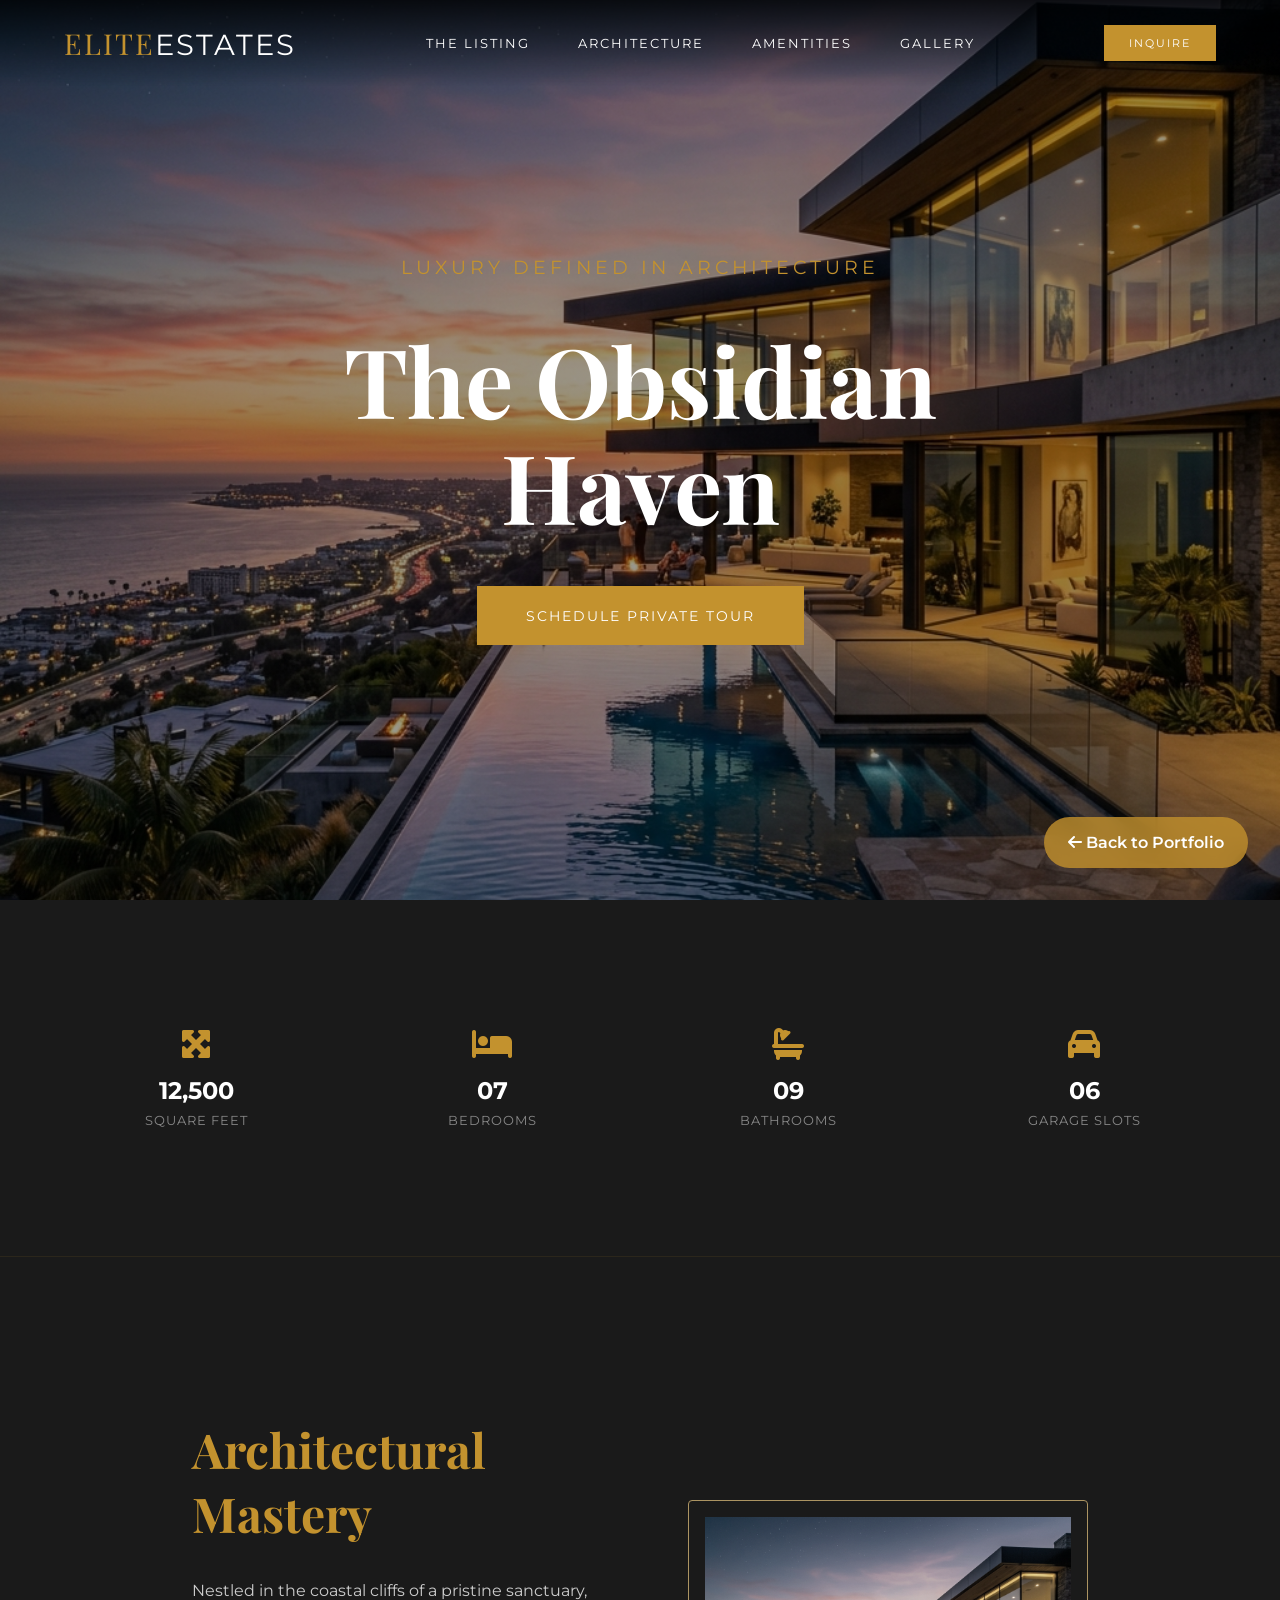
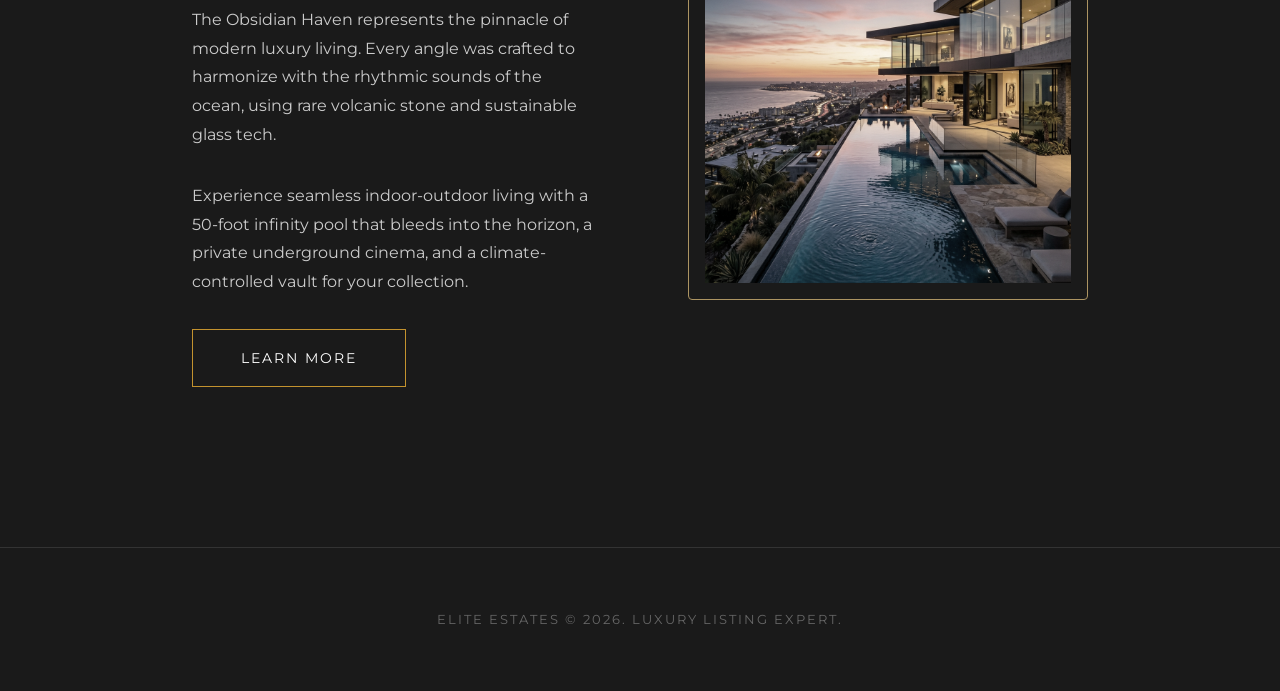
==== real-estate.html @ ca0b48f0 "Initialize Professional Portfolio for Chamroeun Saran: Developer, Teacher, IT specialist" ====
<!DOCTYPE html>
<html lang="en">
<head>
  <meta charset="UTF-8">
  <meta name="viewport" content="width=device-width, initial-scale=1.0">
  <title>The Obsidian Haven | Luxury Real Estate Listing</title>
  <link href="https://fonts.googleapis.com/css2?family=Playfair+Display:ital,wght@0,400;0,700;1,400&family=Montserrat:wght@300;400;500;600&display=swap" rel="stylesheet">
  <link rel="stylesheet" href="https://cdnjs.cloudflare.com/ajax/libs/font-awesome/6.4.0/css/all.min.css">
  <style>
    :root {
      --gold: #c3922e;
      --gold-light: #e6b84a;
      --dark-slate: #1a1a1a;
      --charcoal: #333333;
      --white: #ffffff;
      --transition: all 0.5s ease;
    }

    * {
      margin: 0;
      padding: 0;
      box-sizing: border-box;
      font-family: 'Montserrat', sans-serif;
    }

    body {
      background-color: var(--dark-slate);
      color: var(--white);
      overflow-x: hidden;
    }

    h1, h2, h3 {
      font-family: 'Playfair Display', serif;
    }

    /* Navbar */
    nav {
      position: fixed;
      top: 0;
      width: 100%;
      padding: 1.5rem 4rem;
      z-index: 1000;
      display: flex;
      justify-content: space-between;
      align-items: center;
      transition: var(--transition);
      background: linear-gradient(to bottom, rgba(0,0,0,0.8), transparent);
    }

    nav.scrolled {
      background: rgba(26, 26, 26, 0.95);
      padding: 1rem 4rem;
      border-bottom: 1px solid rgba(195, 146, 46, 0.2);
    }

    .logo {
      font-family: 'Playfair Display', serif;
      font-size: 1.8rem;
      color: var(--gold);
      text-decoration: none;
      letter-spacing: 2px;
    }

    .nav-links {
      display: flex;
      gap: 3rem;
    }

    .nav-links a {
      text-decoration: none;
      color: var(--white);
      font-size: 0.8rem;
      letter-spacing: 2px;
      text-transform: uppercase;
      transition: var(--transition);
    }

    .nav-links a:hover {
      color: var(--gold);
    }

    /* Hero Styling with Parallax */
    .hero {
      height: 100vh;
      width: 100%;
      position: relative;
      overflow: hidden;
      display: flex;
      align-items: center;
      justify-content: center;
      text-align: center;
    }

    .hero-bg {
      position: absolute;
      top: 0;
      left: 0;
      width: 100%;
      height: 120%; /* For parallax */
      background: linear-gradient(rgba(0,0,0,0.4), rgba(0,0,0,0.4)), url('luxury_mansion_exterior_1775307359325.png');
      background-size: cover;
      background-position: center;
      z-index: -1;
      transform: translateY(0);
      transition: transform 0.1s linear;
    }

    .hero-content {
      max-width: 900px;
      padding: 0 2rem;
      opacity: 0;
      transform: translateY(30px);
      animation: fadeIn 1.5s forwards 0.5s;
    }

    @keyframes fadeIn {
        to { opacity: 1; transform: translateY(0); }
    }

    .hero h1 {
      font-size: clamp(3rem, 10vw, 6rem);
      margin-bottom: 1rem;
      line-height: 1.1;
    }

    .hero p {
      font-size: 1.2rem;
      letter-spacing: 4px;
      text-transform: uppercase;
      margin-bottom: 3rem;
      color: var(--gold);
    }

    .btn-gold {
      background: var(--gold);
      color: var(--white);
      padding: 1.2rem 3rem;
      text-decoration: none;
      font-size: 0.9rem;
      letter-spacing: 2px;
      text-transform: uppercase;
      border: 1px solid var(--gold);
      transition: var(--transition);
      display: inline-block;
    }

    .btn-gold:hover {
      background: transparent;
      color: var(--gold);
    }

    /* Details Grid */
    .details {
      padding: 8rem 4rem;
      display: grid;
      grid-template-columns: repeat(4, 1fr);
      gap: 2rem;
      background: var(--dark-slate);
      border-bottom: 1px solid rgba(195, 146, 46, 0.1);
    }

    .detail-item {
      text-align: center;
    }

    .detail-item i {
      font-size: 2rem;
      color: var(--gold);
      margin-bottom: 1rem;
    }

    .detail-item h4 {
      font-size: 1.5rem;
      margin-bottom: 0.5rem;
    }

    .detail-item p {
      font-size: 0.8rem;
      color: #888;
      text-transform: uppercase;
      letter-spacing: 1px;
    }

    /* Description Section */
    .description {
      padding: 10rem 15%;
      display: flex;
      gap: 6rem;
      align-items: center;
    }

    .desc-text {
      flex: 1;
    }

    .desc-text h2 {
      font-size: 3rem;
      margin-bottom: 2rem;
      color: var(--gold);
    }

    .desc-text p {
      line-height: 1.8;
      color: #ccc;
      margin-bottom: 2rem;
    }

    .back-to-portfolio {
      position: fixed;
      bottom: 2rem;
      right: 2rem;
      background: rgba(195, 146, 46, 0.8);
      color: white;
      padding: 1rem 1.5rem;
      border-radius: 99px;
      text-decoration: none;
      z-index: 2000;
      backdrop-filter: blur(10px);
      transition: var(--transition);
      font-weight: 600;
    }

    .back-to-portfolio:hover {
      background: var(--gold);
      transform: scale(1.1);
    }

    @media (max-width: 1024px) {
      .details { grid-template-columns: repeat(2, 1fr); }
      .description { flex-direction: column; padding: 5rem 5%; text-align: center; }
    }
  </style>
</head>
<body>

  <a href="index.html" class="back-to-portfolio"><i class="fas fa-arrow-left"></i> Back to Portfolio</a>

  <nav id="navbar">
    <a href="#" class="logo">ELITE<span style="color: var(--white);">ESTATES</span></a>
    <div class="nav-links">
      <a href="#">The Listing</a>
      <a href="#">Architecture</a>
      <a href="#">Amentities</a>
      <a href="#">Gallery</a>
    </div>
    <a href="#" class="btn-gold" style="padding: 0.6rem 1.5rem; font-size: 0.7rem;">Inquire</a>
  </nav>

  <section class="hero">
    <div class="hero-bg" id="hero-parallax"></div>
    <div class="hero-content">
      <p>Luxury defined in architecture</p>
      <h1>The Obsidian Haven</h1>
      <div style="margin-top: 3rem;">
        <a href="#" class="btn-gold">Schedule Private Tour</a>
      </div>
    </div>
  </section>

  <section class="details">
    <div class="detail-item">
      <i class="fas fa-expand-arrows-alt"></i>
      <h4>12,500</h4>
      <p>Square Feet</p>
    </div>
    <div class="detail-item">
      <i class="fas fa-bed"></i>
      <h4>07</h4>
      <p>Bedrooms</p>
    </div>
    <div class="detail-item">
      <i class="fas fa-bath"></i>
      <h4>09</h4>
      <p>Bathrooms</p>
    </div>
    <div class="detail-item">
      <i class="fas fa-car"></i>
      <h4>06</h4>
      <p>Garage Slots</p>
    </div>
  </section>

  <section class="description">
    <div class="desc-text">
      <h2>Architectural Mastery</h2>
      <p>Nestled in the coastal cliffs of a pristine sanctuary, The Obsidian Haven represents the pinnacle of modern luxury living. Every angle was crafted to harmonize with the rhythmic sounds of the ocean, using rare volcanic stone and sustainable glass tech.</p>
      <p>Experience seamless indoor-outdoor living with a 50-foot infinity pool that bleeds into the horizon, a private underground cinema, and a climate-controlled vault for your collection.</p>
      <a href="#" class="btn-gold" style="background: transparent;">Learn More</a>
    </div>
    <div style="flex:1;">
       <img src="luxury_mansion_exterior_1775307359325.png" alt="Mansion Detail" style="width:100%; border: 1px solid var(--gold); padding: 1rem; filter: grayscale(0.5); border-radius: 4px;">
    </div>
  </section>

  <footer style="padding: 4rem; text-align: center; border-top: 1px solid #333;">
     <p style="color: #666; font-size: 0.8rem; letter-spacing: 2px;">ELITE ESTATES &copy; 2026. LUXURY LISTING EXPERT.</p>
  </footer>

  <script>
    const navbar = document.getElementById('navbar');
    const heroBg = document.getElementById('hero-parallax');

    window.addEventListener('scroll', () => {
      // Navbar Scroll
      if (window.scrollY > 100) {
        navbar.classList.add('scrolled');
      } else {
        navbar.classList.remove('scrolled');
      }

      // Parallax Effect
      let scrollPos = window.scrollY;
      heroBg.style.transform = `translateY(${scrollPos * 0.4}px)`;
    });
  </script>
</body>
</html>
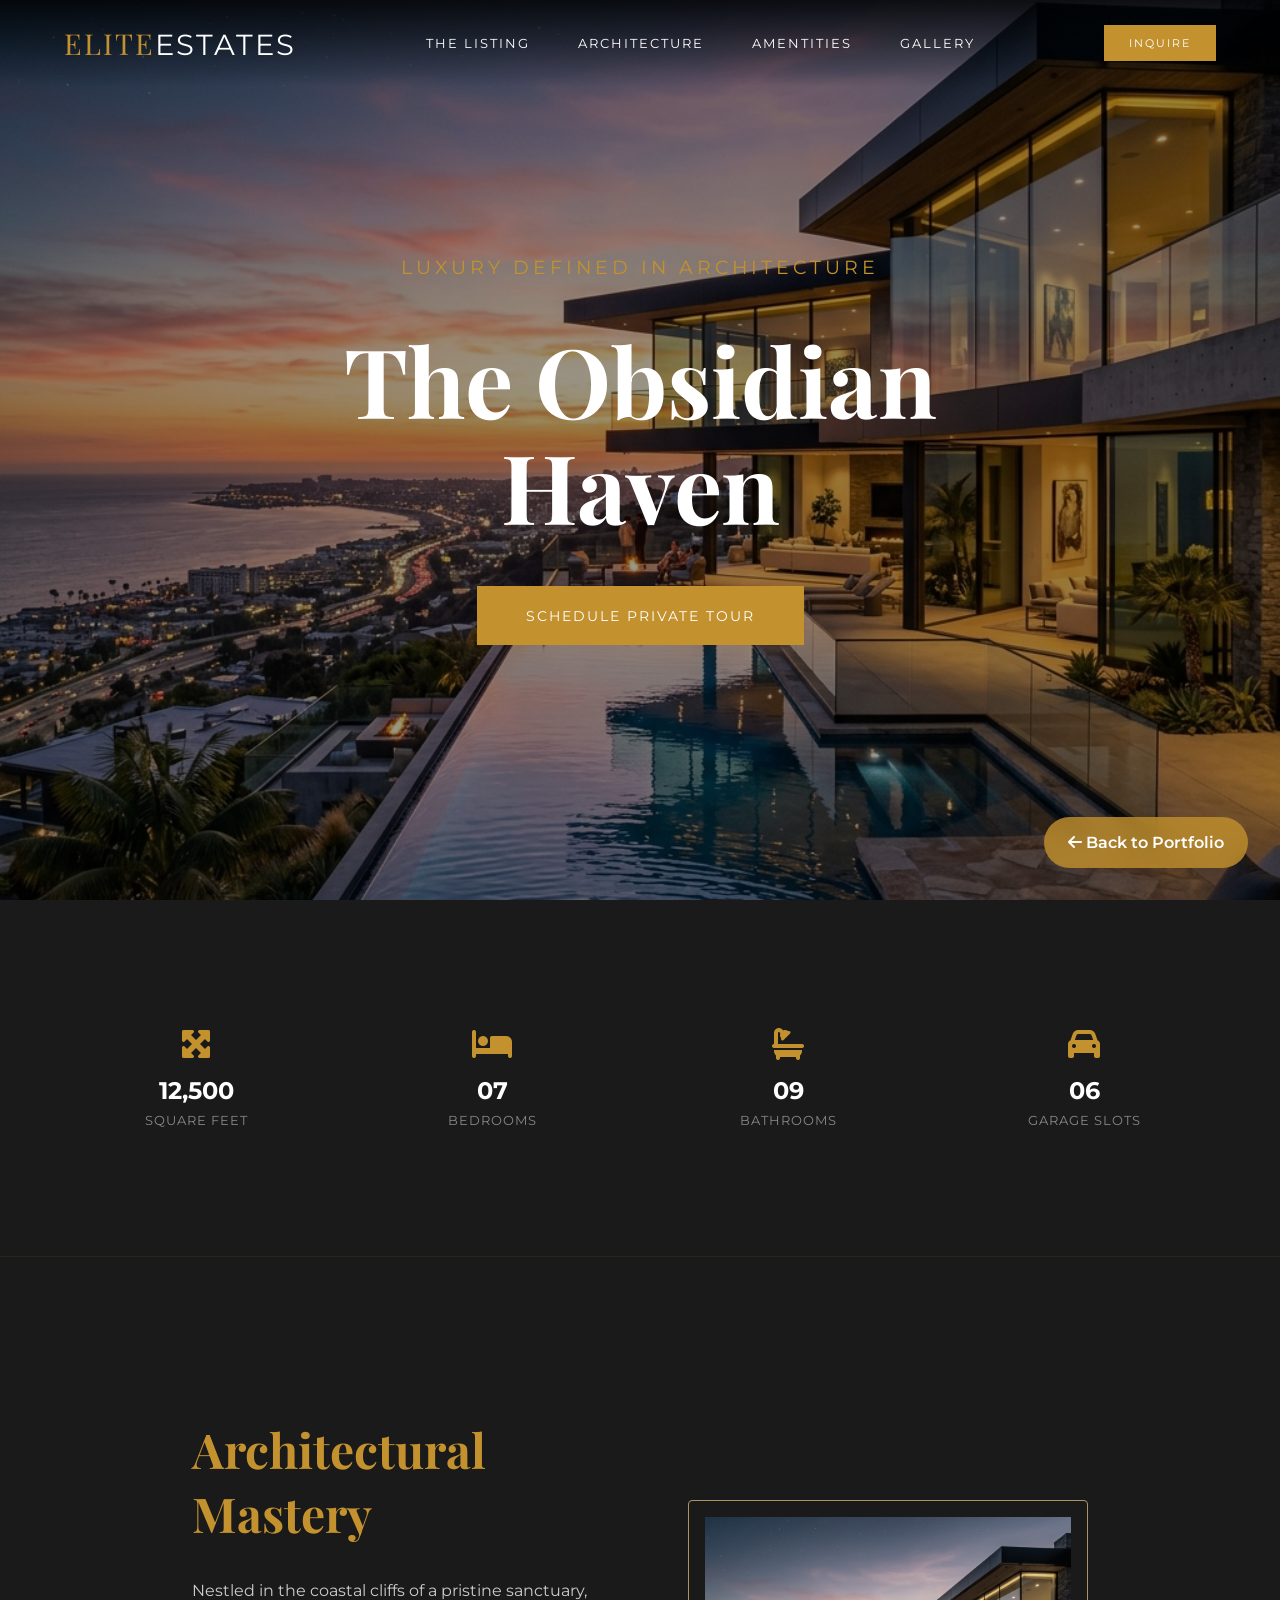
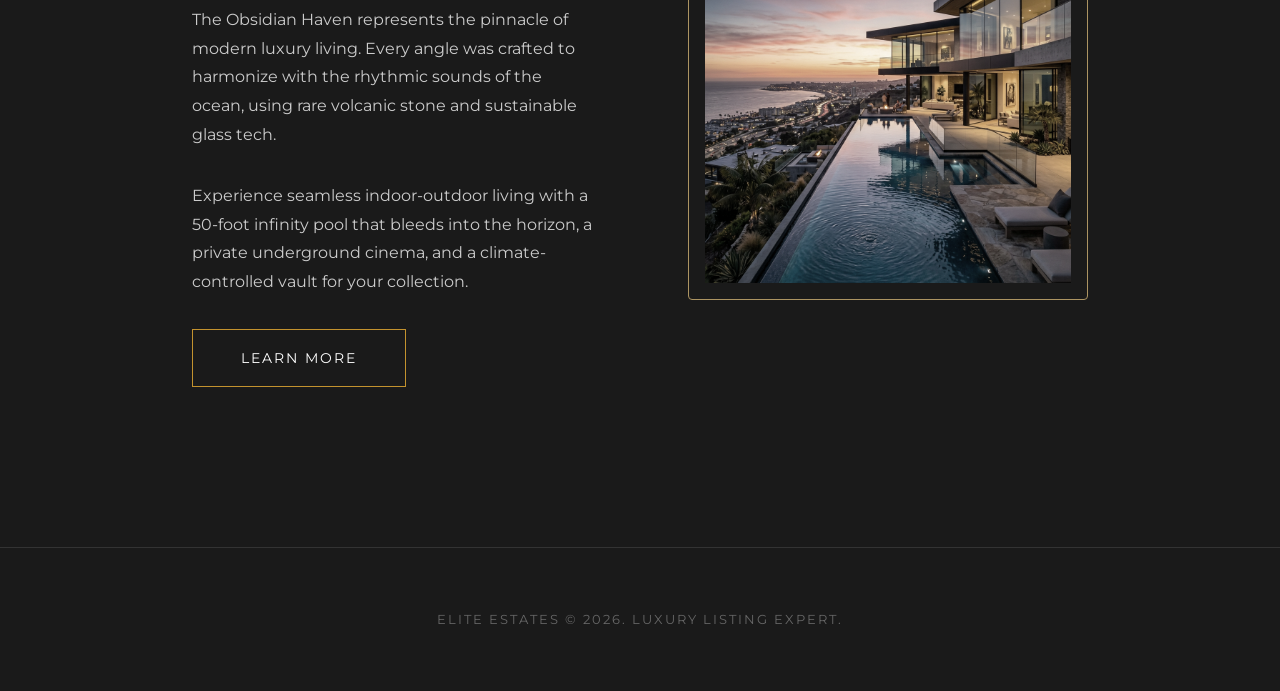
==== commit c53179fb: "Refactor project structure into standard assets/ hierarchy" ====
--- a/real-estate.html
+++ b/real-estate.html
@@ -97,7 +97,7 @@
       left: 0;
       width: 100%;
       height: 120%; /* For parallax */
-      background: linear-gradient(rgba(0,0,0,0.4), rgba(0,0,0,0.4)), url('luxury_mansion_exterior_1775307359325.png');
+      background: linear-gradient(rgba(0,0,0,0.4), rgba(0,0,0,0.4)), url('assets/images/projects/luxury_mansion_exterior_1775307359325.png');
       background-size: cover;
       background-position: center;
       z-index: -1;
@@ -225,9 +225,140 @@
       transform: scale(1.1);
     }
 
+    .nav-actions {
+      display: flex;
+      align-items: center;
+      gap: 1.25rem;
+    }
+
+    .menu-toggle {
+      display: none;
+      flex-direction: column;
+      justify-content: center;
+      align-items: center;
+      gap: 5px;
+      width: 40px;
+      height: 40px;
+      background: rgba(255, 255, 255, 0.05);
+      border: 1px solid rgba(195, 146, 46, 0.4);
+      cursor: pointer;
+      border-radius: 8px;
+      padding: 0;
+      transition: var(--transition);
+      z-index: 1100;
+    }
+
+    .menu-toggle span {
+      width: 20px;
+      height: 2px;
+      background-color: var(--white);
+      transition: all 0.3s ease;
+    }
+
+    .menu-toggle.open span:nth-child(1) {
+      transform: translateY(7px) rotate(45deg);
+    }
+    .menu-toggle.open span:nth-child(2) {
+      opacity: 0;
+    }
+    .menu-toggle.open span:nth-child(3) {
+      transform: translateY(-7px) rotate(-45deg);
+    }
+
+    .nav-backdrop {
+      position: fixed;
+      inset: 0;
+      background: rgba(0, 0, 0, 0.7);
+      backdrop-filter: blur(5px);
+      -webkit-backdrop-filter: blur(5px);
+      opacity: 0;
+      visibility: hidden;
+      transition: opacity 0.3s ease, visibility 0.3s ease;
+      z-index: 1040;
+    }
+
+    .nav-backdrop.open {
+      opacity: 1;
+      visibility: visible;
+    }
+
     @media (max-width: 1024px) {
       .details { grid-template-columns: repeat(2, 1fr); }
       .description { flex-direction: column; padding: 5rem 5%; text-align: center; }
+    }
+
+    @media (max-width: 768px) {
+      nav {
+        padding: 1rem 1.25rem;
+      }
+      nav.scrolled {
+        padding: 0.75rem 1.25rem;
+      }
+      .menu-toggle {
+        display: flex;
+      }
+      .nav-links {
+        position: fixed;
+        top: 0;
+        right: -100%;
+        width: min(85vw, 300px);
+        height: 100vh;
+        height: 100dvh;
+        background: rgba(20, 20, 20, 0.98);
+        backdrop-filter: blur(20px);
+        -webkit-backdrop-filter: blur(20px);
+        border-left: 1px solid rgba(195, 146, 46, 0.3);
+        flex-direction: column;
+        padding: 5rem 1.75rem 2rem;
+        gap: 1.5rem;
+        transition: right 0.35s ease;
+        z-index: 1050;
+      }
+      .nav-links.open {
+        right: 0;
+        display: flex;
+      }
+      .nav-links a {
+        font-size: 0.95rem;
+        padding-bottom: 0.5rem;
+        border-bottom: 1px solid rgba(255, 255, 255, 0.08);
+      }
+      .nav-inquire-btn {
+        display: none;
+      }
+      .details {
+        grid-template-columns: 1fr;
+        padding: 4rem 1.5rem;
+        gap: 2rem;
+      }
+      .description {
+        padding: 3.5rem 1.25rem;
+        gap: 2.5rem;
+      }
+      .desc-text h2 {
+        font-size: 2rem;
+      }
+      .hero h1 {
+        font-size: 2.5rem;
+      }
+      .hero p {
+        font-size: 0.9rem;
+        letter-spacing: 2px;
+        margin-bottom: 2rem;
+      }
+      .btn-gold {
+        padding: 1rem 2rem;
+        font-size: 0.8rem;
+      }
+      .back-to-portfolio {
+        bottom: 1.25rem;
+        right: 1.25rem;
+        padding: 0.75rem 1.15rem;
+        font-size: 0.85rem;
+      }
+      footer {
+        padding: 2.5rem 1.25rem !important;
+      }
     }
   </style>
 </head>
@@ -243,8 +374,16 @@
       <a href="#">Amentities</a>
       <a href="#">Gallery</a>
     </div>
-    <a href="#" class="btn-gold" style="padding: 0.6rem 1.5rem; font-size: 0.7rem;">Inquire</a>
+    <div class="nav-actions">
+      <a href="#" class="btn-gold nav-inquire-btn" style="padding: 0.6rem 1.5rem; font-size: 0.7rem;">Inquire</a>
+      <button class="menu-toggle" id="menu-toggle" aria-label="Toggle navigation menu" aria-expanded="false">
+        <span></span>
+        <span></span>
+        <span></span>
+      </button>
+    </div>
   </nav>
+  <div class="nav-backdrop" id="nav-backdrop"></div>
 
   <section class="hero">
     <div class="hero-bg" id="hero-parallax"></div>
@@ -288,7 +427,7 @@
       <a href="#" class="btn-gold" style="background: transparent;">Learn More</a>
     </div>
     <div style="flex:1;">
-       <img src="luxury_mansion_exterior_1775307359325.png" alt="Mansion Detail" style="width:100%; border: 1px solid var(--gold); padding: 1rem; filter: grayscale(0.5); border-radius: 4px;">
+       <img src="assets/images/projects/luxury_mansion_exterior_1775307359325.png" alt="Mansion Detail" style="width:100%; border: 1px solid var(--gold); padding: 1rem; filter: grayscale(0.5); border-radius: 4px;">
     </div>
   </section>
 
@@ -299,19 +438,49 @@
   <script>
     const navbar = document.getElementById('navbar');
     const heroBg = document.getElementById('hero-parallax');
-
+    const menuToggle = document.getElementById('menu-toggle');
+    const navLinks = document.querySelector('.nav-links');
+    const navBackdrop = document.getElementById('nav-backdrop');
+
+    // Mobile menu toggle
+    function toggleMenu() {
+      if (!menuToggle || !navLinks) return;
+      const isOpen = navLinks.classList.toggle('open');
+      menuToggle.classList.toggle('open', isOpen);
+      menuToggle.setAttribute('aria-expanded', String(isOpen));
+      if (navBackdrop) navBackdrop.classList.toggle('open', isOpen);
+      document.body.style.overflow = isOpen ? 'hidden' : '';
+    }
+
+    if (menuToggle) menuToggle.addEventListener('click', toggleMenu);
+    if (navBackdrop) navBackdrop.addEventListener('click', toggleMenu);
+
+    if (navLinks) {
+      navLinks.querySelectorAll('a').forEach(a => {
+        a.addEventListener('click', () => {
+          if (navLinks.classList.contains('open')) toggleMenu();
+        });
+      });
+    }
+
+    // Optimized scroll & parallax with requestAnimationFrame
+    let ticking = false;
     window.addEventListener('scroll', () => {
-      // Navbar Scroll
-      if (window.scrollY > 100) {
-        navbar.classList.add('scrolled');
-      } else {
-        navbar.classList.remove('scrolled');
-      }
-
-      // Parallax Effect
-      let scrollPos = window.scrollY;
-      heroBg.style.transform = `translateY(${scrollPos * 0.4}px)`;
-    });
+      if (!ticking) {
+        window.requestAnimationFrame(() => {
+          if (window.scrollY > 80) {
+            navbar.classList.add('scrolled');
+          } else {
+            navbar.classList.remove('scrolled');
+          }
+          if (heroBg) {
+            heroBg.style.transform = `translateY(${window.scrollY * 0.35}px)`;
+          }
+          ticking = false;
+        });
+        ticking = true;
+      }
+    }, { passive: true });
   </script>
 </body>
 </html>
